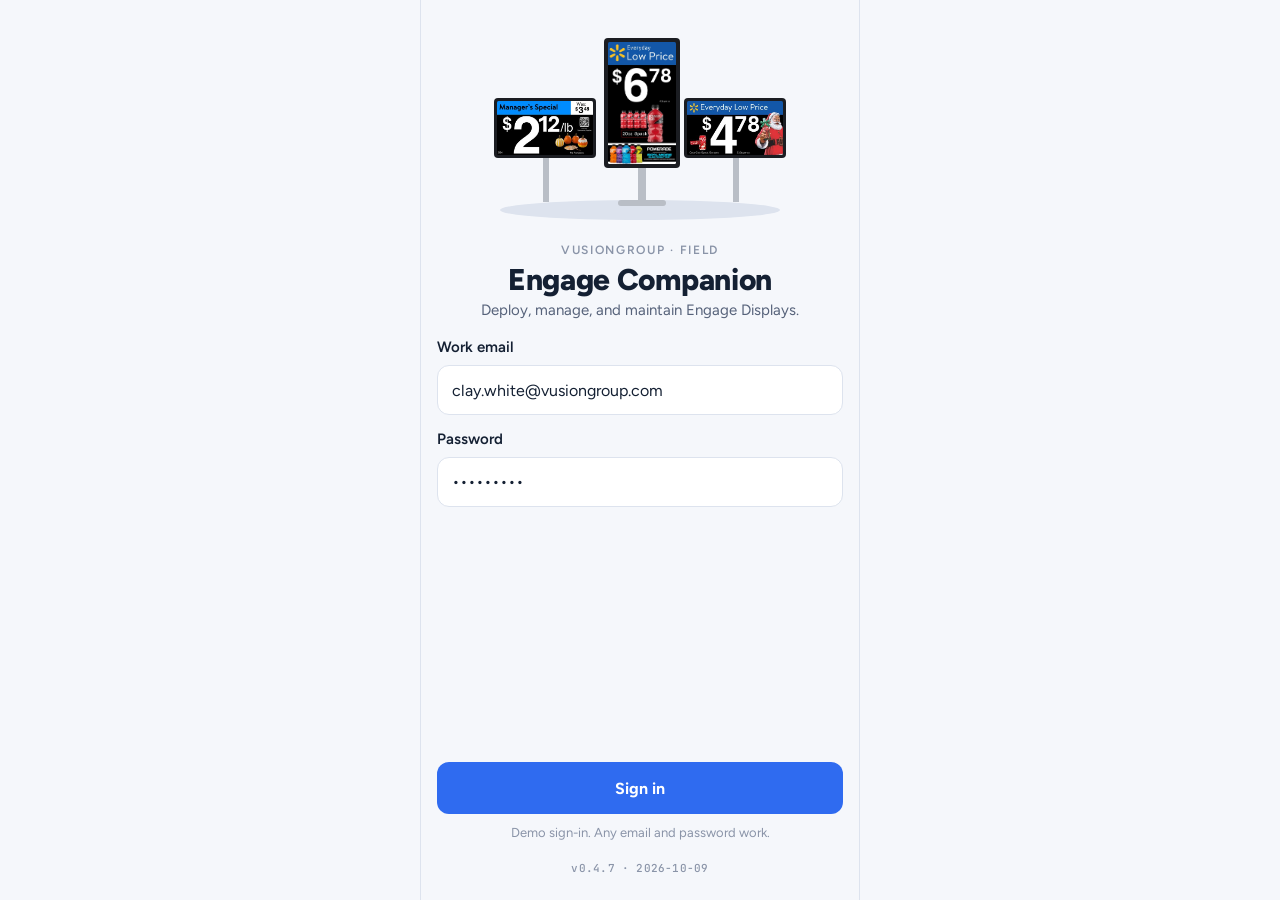
==== battery.html @ 0daad0fb "Add files via upload" ====
<!doctype html>
<html lang="en">
<head>
<meta charset="utf-8" />
<meta name="viewport" content="width=device-width, initial-scale=1, viewport-fit=cover" />
<meta name="theme-color" content="#2f6bf0" />
<title>Engage Companion · Swap Battery</title>
<link rel="preconnect" href="https://fonts.googleapis.com" />
<link rel="preconnect" href="https://fonts.gstatic.com" crossorigin />
<link rel="stylesheet" href="https://fonts.googleapis.com/css2?family=Figtree:wght@400;500;600;700;800&family=JetBrains+Mono:wght@500;700&display=swap" />
<link rel="stylesheet" href="css/app.css?v=0.4.7" />
</head>
<body>
<div id="app"></div>
<script src="js/core.js?v=0.4.7"></script>
<script src="js/art.js?v=0.4.7"></script>
<script src="js/battery.js?v=0.4.7"></script>
</body>
</html>
---- css/app.css ----
/* Engage Companion — phone-width single column; header + content; home = 3 equal rows (2 major, 1 split). */
:root {
  --bg: #f5f7fb;
  --surface: #ffffff;
  --surface-2: #eef2f9;
  --line: #dde3ee;
  --fg: #142033;
  --fg-2: #56627a;
  --fg-3: #8a94a8;
  --accent: #2f6bf0;
  --accent-ink: #ffffff;
  --accent-soft: #e5edfe;
  --accent-disabled: #dbe5fb;
  --danger: #c8372d;

  /* status — one meaning each, never reused for focus (principle 21) */
  --ok: #17865a; --ok-ink: #ffffff; --ok-soft: #e3f5ec;
  --bad: #c8372d; --bad-ink: #ffffff; --bad-soft: #fbe9e7;
  --pending: #b7791f; --pending-soft: #fbf1df;
  --warn: #b5470b; --warn-soft: #fff1e6;
  --tool-handle: #e8b923;

  /* hardware rendering tokens */
  --hw-frame: #1b1d22;
  --hw-back: #34373d;
  --hw-back-2: #2a2c31;
  --hw-paper: #d9dcdf;
  --hw-battery: #1f8fe0;
  --hw-battery-hi: #4fb0f2;
  --hw-label: #f4f4f2;
  --hw-steel: #b9bec6;
  --wall: #e7eaf0;

  --card-install: #e9f0ff;
  --card-content: #ebf7f1;
  --card-battery: #eef3fb;
  --card-trouble: #fdf1ea;
  --tint-install: #2f6bf0;
  --tint-content: #13895a;
  --tint-battery: #1f7fc4;
  --tint-trouble: #c45a1c;

  --f-display: "Figtree", "Segoe UI", system-ui, sans-serif;
  --f-body: "Figtree", "Segoe UI", system-ui, sans-serif;
  --f-mono: "JetBrains Mono", ui-monospace, "SFMono-Regular", Menlo, monospace;

  --r-card: 20px;
  --r-ctl: 12px;
  --shadow: 0 1px 2px rgba(20, 32, 51, .06), 0 6px 18px rgba(20, 32, 51, .06);
}
@media (prefers-color-scheme: dark) {
  :root:not([data-theme="light"]) {
    --bg: #0f141d; --surface: #171e2a; --surface-2: #1d2635; --line: #2a3446;
    --fg: #e9eef7; --fg-2: #a5b0c4; --fg-3: #75809a;
    --accent: #5b8cff; --accent-ink: #0b1220; --accent-soft: #1d2b4a; --accent-disabled: #233150;
    --danger: #ff7a6e;
    --ok: #3ccf8e; --ok-ink: #062016; --ok-soft: #12291f;
    --bad: #ff7a6e; --bad-ink: #2a0a07; --bad-soft: #2e1714;
    --pending: #f0b44c; --pending-soft: #2c2312;
    --warn: #ff9a5c; --warn-soft: #2e1d12;
    --hw-paper: #c9ccd0; --wall: #232c3a;
    --card-install: #18243f; --card-content: #142a22; --card-battery: #172333; --card-trouble: #2d1f17;
    --tint-install: #7ea5ff; --tint-content: #4fd19a; --tint-battery: #5db6f0; --tint-trouble: #f0975e;
    --shadow: 0 1px 2px rgba(0,0,0,.3), 0 6px 18px rgba(0,0,0,.25);
    color-scheme: dark;
  }
}
:root[data-theme="dark"] {
  --bg: #0f141d; --surface: #171e2a; --surface-2: #1d2635; --line: #2a3446;
  --fg: #e9eef7; --fg-2: #a5b0c4; --fg-3: #75809a;
  --accent: #5b8cff; --accent-ink: #0b1220; --accent-soft: #1d2b4a; --accent-disabled: #233150;
  --danger: #ff7a6e;
  --ok: #3ccf8e; --ok-ink: #062016; --ok-soft: #12291f;
  --bad: #ff7a6e; --bad-ink: #2a0a07; --bad-soft: #2e1714;
  --pending: #f0b44c; --pending-soft: #2c2312;
  --warn: #ff9a5c; --warn-soft: #2e1d12;
  --hw-paper: #c9ccd0; --wall: #232c3a;
  --card-install: #18243f; --card-content: #142a22; --card-battery: #172333; --card-trouble: #2d1f17;
  --tint-install: #7ea5ff; --tint-content: #4fd19a; --tint-battery: #5db6f0; --tint-trouble: #f0975e;
  --shadow: 0 1px 2px rgba(0,0,0,.3), 0 6px 18px rgba(0,0,0,.25);
  color-scheme: dark;
}

* { box-sizing: border-box; }
[hidden] { display: none !important; }
html, body { height: 100%; }
body {
  margin: 0;
  background: var(--bg);
  color: var(--fg);
  font: 400 15px/1.45 var(--f-body);
  -webkit-font-smoothing: antialiased;
}
button, input, select { font: inherit; color: inherit; }
button { cursor: pointer; }
:focus-visible { outline: 3px solid var(--accent); outline-offset: 2px; }

/* ---------- shell ---------- */
#app {
  height: 100%;
  max-width: 440px;
  margin: 0 auto;
  display: flex;
  flex-direction: column;
  background: var(--bg);
}
@media (min-width: 520px) {
  #app { border-inline: 1px solid var(--line); }
}
.screen { flex: 1; min-height: 0; display: flex; flex-direction: column; }
.pad { padding-inline: 16px; }

.topbar {
  display: flex; align-items: center; gap: 10px;
  padding: 12px 16px;
  background: var(--surface);
  border-bottom: 1px solid var(--line);
}
.topbar h1 { flex: 1; margin: 0; font: 700 18px/1.2 var(--f-display); text-align: center; }
.topbar .spacer { width: 40px; }

.icon-btn {
  width: 40px; height: 40px; flex: none;
  display: grid; place-items: center;
  border-radius: 50%;
  border: 1px solid var(--line);
  background: var(--surface);
}
.icon-btn svg { width: 20px; height: 20px; }
.icon-btn.plain { border-color: transparent; background: transparent; }

.avatar {
  width: 40px; height: 40px; flex: none;
  border-radius: 50%;
  background: var(--accent); color: var(--accent-ink);
  border: 3px solid var(--accent-soft);
  font: 700 14px/1 var(--f-display);
  display: grid; place-items: center;
}

.site-pill {
  flex: 1; min-width: 0;
  display: flex; align-items: center; justify-content: center; gap: 6px;
  height: 40px; padding: 0 14px;
  border-radius: 999px; border: 0;
  background: var(--accent); color: var(--accent-ink);
  font-weight: 600; font-size: 15px;
}
.site-pill span { overflow: hidden; text-overflow: ellipsis; white-space: nowrap; }
.site-pill svg { width: 16px; height: 16px; flex: none; }

.btn {
  display: flex; align-items: center; justify-content: center; gap: 8px;
  width: 100%; height: 52px;
  border: 0; border-radius: var(--r-ctl);
  background: var(--accent); color: var(--accent-ink);
  font-weight: 700; font-size: 16px;
}
.btn:disabled { background: var(--accent-disabled); color: var(--fg-3); cursor: not-allowed; }
.btn.ghost { background: var(--surface); color: var(--fg); border: 1px solid var(--line); }

.build-stamp {
  font: 500 11px/1 var(--f-mono);
  color: var(--fg-3);
  text-align: center;
  letter-spacing: .02em;
  padding-block: 10px;
}

/* ---------- login ---------- */
.login { justify-content: space-between; }
.login-hero {
  position: relative;
  padding: 28px 16px 8px;
  display: flex; flex-direction: column; align-items: center; gap: 16px;
}
.login-hero svg { width: 100%; max-width: 300px; height: auto; }
.brand { text-align: center; }
.brand .eyebrow {
  font: 600 12px/1 var(--f-body); letter-spacing: .14em; text-transform: uppercase; color: var(--fg-3);
}
.brand h1 { margin: 8px 0 4px; font: 800 30px/1.05 var(--f-display); letter-spacing: -.01em; }
.brand p { margin: 0; color: var(--fg-2); }

.form { display: flex; flex-direction: column; gap: 14px; padding: 8px 16px 0; }
.field { display: flex; flex-direction: column; gap: 6px; }
.field label { font-weight: 600; font-size: 14px; }
.input {
  height: 50px; width: 100%;
  padding: 0 14px;
  border-radius: var(--r-ctl);
  border: 1px solid var(--line);
  background: var(--surface);
  font-size: 16px;
}
.input:focus { border-color: var(--accent); outline: none; box-shadow: 0 0 0 3px var(--accent-soft); }
.form-error { color: var(--danger); font-size: 14px; min-height: 20px; }
.demo-note { font-size: 13px; color: var(--fg-3); text-align: center; }
.login-foot { display: flex; flex-direction: column; gap: 10px; padding: 16px; }

/* ---------- site select ---------- */
.sites-body { flex: 1; min-height: 0; overflow-y: auto; padding: 16px; display: flex; flex-direction: column; gap: 16px; }
.section-label { font: 700 17px/1.2 var(--f-display); margin: 0 0 8px; }
.select-wrap { position: relative; }
.select-wrap select { appearance: none; -webkit-appearance: none; padding-right: 44px; background: var(--surface-2); }
.select-wrap svg { position: absolute; right: 14px; top: 50%; translate: 0 -50%; width: 20px; height: 20px; pointer-events: none; color: var(--fg-3); }
.search-wrap { position: relative; }
.search-wrap svg { position: absolute; left: 14px; top: 50%; translate: 0 -50%; width: 20px; height: 20px; color: var(--fg-3); }
.search-wrap .input { padding-left: 44px; }
.divider { height: 1px; background: var(--line); }

.site-list { list-style: none; margin: 0; padding: 0; display: flex; flex-direction: column; }
.site-row {
  display: flex; align-items: center; gap: 14px;
  min-height: 64px; padding: 8px 4px;
  border-bottom: 1px solid var(--line);
  cursor: pointer;
}
.site-row:last-child { border-bottom: 0; }
.site-row input { position: absolute; opacity: 0; pointer-events: none; }
.radio {
  width: 24px; height: 24px; flex: none;
  border-radius: 50%; border: 2px solid var(--line);
  display: grid; place-items: center;
  background: var(--surface);
}
.site-row input:checked + .radio { border-color: var(--accent); }
.site-row input:checked + .radio::after { content: ""; width: 12px; height: 12px; border-radius: 50%; background: var(--accent); }
.site-row input:focus-visible + .radio { outline: 3px solid var(--accent); outline-offset: 2px; }
.site-meta { flex: 1; min-width: 0; }
.site-name { font-size: 17px; font-weight: 500; overflow-wrap: anywhere; }
.site-sub { font-size: 13px; color: var(--fg-2); display: flex; gap: 8px; flex-wrap: wrap; }
.site-id { font-family: var(--f-mono); font-size: 12px; }
.site-count { font-variant-numeric: tabular-nums; font-size: 13px; color: var(--fg-2); text-align: right; flex: none; }
.site-count b { display: block; font: 700 17px/1.1 var(--f-display); color: var(--fg); }
.empty { padding: 24px 8px; text-align: center; color: var(--fg-2); }
.sites-foot { padding: 12px 16px 16px; background: var(--surface); border-top: 1px solid var(--line); }

/* ---------- home ---------- */
.home-head { padding: 14px 16px 10px; display: flex; flex-direction: column; gap: 2px; }
.home-head .hello { color: var(--fg-2); font-size: 14px; }
.home-head h2 { margin: 0; font: 800 24px/1.15 var(--f-display); text-wrap: balance; }
.home-head .sub { color: var(--fg-2); font-size: 13px; display: flex; gap: 10px; flex-wrap: wrap; }
.home-head .sub .site-id { color: var(--fg-3); }

.actions {
  flex: 1; min-height: 0;
  display: grid;
  grid-template-columns: 1fr 1fr;
  grid-template-rows: repeat(3, minmax(148px, 1fr));
  gap: 12px;
  padding: 4px 16px 0;
  overflow-y: auto;
}
.action {
  position: relative;
  overflow: hidden;
  display: flex;
  border: 0; border-radius: var(--r-card);
  padding: 16px;
  text-align: left;
  box-shadow: var(--shadow);
  transition: transform .12s ease;
}
.action:active { transform: scale(.985); }
.action.major { grid-column: 1 / -1; align-items: stretch; gap: 8px; }
.action.minor { flex-direction: column; justify-content: space-between; gap: 6px; }

.action[data-flow="install"] { background: var(--card-install); --tint: var(--tint-install); }
.action[data-flow="content"] { background: var(--card-content); --tint: var(--tint-content); }
.action[data-flow="battery"] { background: var(--card-battery); --tint: var(--tint-battery); }
.action[data-flow="trouble"] { background: var(--card-trouble); --tint: var(--tint-trouble); }

.action .copy { display: flex; flex-direction: column; justify-content: space-between; min-width: 0; flex: 1 1 52%; z-index: 1; }
.action .kicker {
  font: 700 11px/1 var(--f-body); letter-spacing: .14em; text-transform: uppercase; color: var(--tint);
}
.action .title { font: 800 22px/1.05 var(--f-display); color: var(--fg); margin-top: 8px; letter-spacing: -.005em; }
.action.minor .title { font-size: 18px; margin-top: 0; }
.action .desc { font-size: 13px; color: var(--fg-2); margin-top: 6px; line-height: 1.35; }
.action .go {
  display: inline-flex; align-items: center; gap: 6px;
  font-weight: 700; font-size: 14px; color: var(--tint);
}
.action .go svg { width: 16px; height: 16px; }
.action .art { flex: 1 1 48%; min-width: 0; display: grid; place-items: center; }
.action .art svg { width: 100%; height: 100%; max-height: 100%; }
.action.minor .art { flex: 1; min-height: 0; }
.action.minor .label-row { display: flex; align-items: end; justify-content: space-between; gap: 6px; }

.home-foot { display: flex; justify-content: center; }

/* ---------- sheet ---------- */
.scrim {
  position: fixed; inset: 0; z-index: 20;
  background: rgba(10, 16, 28, .45);
  display: flex; align-items: flex-end; justify-content: center;
}
.sheet {
  width: 100%; max-width: 440px; max-height: 80%;
  overflow-y: auto;
  background: var(--surface);
  border-radius: 20px 20px 0 0;
  padding: 10px 16px calc(16px + env(safe-area-inset-bottom, 0px));
  display: flex; flex-direction: column; gap: 14px;
}
.sheet .grabber { width: 40px; height: 5px; border-radius: 3px; background: var(--line); align-self: center; }
.sheet h3 { margin: 0; font: 700 18px/1.2 var(--f-display); }
.who { display: flex; align-items: center; gap: 12px; }
.who .em { color: var(--fg-2); font-size: 14px; overflow-wrap: anywhere; }

/* ---------- flow placeholder ---------- */
.flow-body { flex: 1; min-height: 0; overflow-y: auto; padding: 20px 16px; display: flex; flex-direction: column; gap: 18px; }
.flow-hero { border-radius: var(--r-card); padding: 20px; display: grid; place-items: center; }
.flow-hero svg { width: 100%; max-width: 280px; height: auto; }
.flow-body h2 { margin: 0; font: 800 24px/1.15 var(--f-display); }
.flow-body p { margin: 0; color: var(--fg-2); max-width: 60ch; }
.pending-tag {
  align-self: flex-start;
  font: 600 12px/1 var(--f-mono);
  padding: 6px 10px; border-radius: 999px;
  background: var(--surface-2); color: var(--fg-2);
  border: 1px dashed var(--line);
}

/* ---------- flow (guided procedure) ---------- */
.flow { flex: 1; min-height: 0; display: flex; flex-direction: column; }
.flow-top { padding: 12px 16px 10px; display: flex; flex-direction: column; gap: 8px; background: var(--bg); }
.flow-name { display: flex; align-items: baseline; justify-content: space-between; gap: 12px; }
.flow-name .kicker { font: 700 11px/1 var(--f-body); letter-spacing: .14em; text-transform: uppercase; color: var(--tint); }
.flow-name .count { font: 600 12px/1 var(--f-mono); color: var(--fg-3); font-variant-numeric: tabular-nums; }
.progress { display: flex; gap: 4px; }
.progress i { flex: 1; height: 4px; border-radius: 2px; background: var(--line); }
.progress i.done { background: var(--tint); }
.progress i.now { background: var(--tint); opacity: .45; }

.step { flex: 1; min-height: 0; overflow-y: auto; padding: 0 16px 20px; display: flex; flex-direction: column; gap: 14px; }
.step h2 { margin: 0; font: 800 23px/1.15 var(--f-display); text-wrap: balance; }
.stage { border-radius: var(--r-card); background: var(--card-battery); padding: 12px; display: grid; place-items: center; }
.stage svg { width: 100%; max-width: 340px; height: auto; display: block; }
.lines { display: flex; flex-direction: column; gap: 8px; margin: 0; padding: 0; list-style: none; }
.lines li { font-size: 17px; line-height: 1.4; }
.note { font-size: 14px; color: var(--fg-2); }

.flow-nav {
  display: grid; grid-template-columns: 1fr 1.4fr; gap: 10px;
  padding: 12px 16px calc(12px + env(safe-area-inset-bottom, 0px));
  background: var(--surface); border-top: 1px solid var(--line);
}
.flow-nav .btn { height: 52px; }
.flow-nav .btn.ghost:disabled { background: var(--surface); color: var(--fg-3); border-color: var(--line); opacity: .6; }

/* safety: loud entrance, quiet pin (principle 43) */
.safety-pin {
  display: flex; align-items: center; gap: 10px;
  padding: 8px 12px; border-radius: 12px;
  background: var(--warn-soft); color: var(--fg);
  font-size: 13px; line-height: 1.3;
}
.safety-pin svg { width: 18px; height: 18px; color: var(--warn); flex: none; }
.safety-loud {
  position: fixed; inset: 0; z-index: 30;
  background: var(--warn-soft);
  display: flex; align-items: center; justify-content: center;
  padding: 24px 16px;
  animation: loud-in .25s ease-out;
}
.safety-loud .inner { max-width: 400px; display: flex; flex-direction: column; gap: 16px; }
.safety-loud .big-icon { width: 72px; height: 72px; color: var(--warn); }
.safety-loud h2 { margin: 0; font: 800 30px/1.1 var(--f-display); color: var(--fg); }
.safety-loud .lines li { font-size: 19px; }
.safety-loud .timer { height: 4px; border-radius: 2px; background: var(--line); overflow: hidden; }
.safety-loud .timer i { display: block; height: 100%; background: var(--warn); animation: drain 5s linear forwards; }
@keyframes drain { from { width: 100%; } to { width: 0; } }
@keyframes loud-in { from { transform: scale(1.04); opacity: 0; } to { transform: none; opacity: 1; } }

/* briefing */
.brief { border-radius: var(--r-card); border: 1px solid var(--line); background: var(--surface); padding: 14px; display: flex; flex-direction: column; gap: 10px; }
.brief h3 { margin: 0; font: 700 15px/1.2 var(--f-display); }
.kv { display: grid; grid-template-columns: auto 1fr; gap: 6px 14px; font-size: 14px; margin: 0; }
.kv dt { color: var(--fg-2); }
.kv dd { margin: 0; font-weight: 600; min-width: 0; overflow-wrap: anywhere; }
.mono { font-family: var(--f-mono); font-weight: 500; letter-spacing: .02em; }

/* identify: two intents, two targets (principle 7) */
.id-actions { display: flex; flex-direction: column; gap: 10px; }
.serial-field { position: relative; }
.serial-field .input { font-family: var(--f-mono); font-size: 18px; letter-spacing: .08em; text-transform: uppercase; padding-right: 64px; }
.serial-field .len { position: absolute; right: 14px; top: 50%; translate: 0 -50%; font: 600 12px/1 var(--f-mono); color: var(--fg-3); font-variant-numeric: tabular-nums; }
.device-card { border-radius: var(--r-card); background: var(--surface); border: 1px solid var(--line); padding: 14px; display: flex; flex-direction: column; gap: 10px; }
.device-card .head { display: flex; align-items: center; justify-content: space-between; gap: 10px; }
.device-card .loc { font: 700 17px/1.2 var(--f-display); }
.batt { display: inline-flex; align-items: center; gap: 6px; font-weight: 700; font-variant-numeric: tabular-nums; }
.batt .cell { width: 26px; height: 12px; border: 2px solid currentColor; border-radius: 3px; position: relative; padding: 1px; }
.batt .cell::after { content: ""; position: absolute; right: -5px; top: 2px; width: 3px; height: 4px; background: currentColor; border-radius: 0 1px 1px 0; }
.batt .cell i { display: block; height: 100%; background: currentColor; border-radius: 1px; }
.result { border-radius: var(--r-card); padding: 14px; display: flex; flex-direction: column; gap: 8px; }
.result.bad { background: var(--bad-soft); }
.result.bad strong { color: var(--bad); }
.result p { margin: 0; color: var(--fg-2); font-size: 14px; }
.chip-row { display: flex; flex-wrap: wrap; gap: 6px; }
.chip { border: 1px solid var(--line); background: var(--surface); border-radius: 999px; padding: 6px 10px; font: 500 12px/1 var(--f-mono); color: var(--fg-2); }
details.demo { font-size: 13px; color: var(--fg-2); }
details.demo summary { cursor: pointer; font-weight: 600; padding-block: 4px; }
details.demo .chip-row { margin-top: 8px; }

/* status pill: same word, color, icon everywhere (principle 20/22) */
.status { display: inline-flex; align-items: center; gap: 6px; padding: 6px 10px; border-radius: 999px; font-weight: 700; font-size: 13px; }
.status svg { width: 15px; height: 15px; }
.status.pending { background: var(--pending-soft); color: var(--pending); }
.status.confirmed { background: var(--ok-soft); color: var(--ok); }
.status.rejected { background: var(--bad-soft); color: var(--bad); }

/* scanner sheet */
.viewfinder { position: relative; border-radius: 16px; overflow: hidden; background: var(--hw-frame); padding: 18px; cursor: pointer; border: 0; width: 100%; }
.viewfinder svg { width: 100%; height: auto; display: block; }
.viewfinder .scanline { position: absolute; left: 10%; right: 10%; height: 2px; background: var(--tint); box-shadow: 0 0 12px var(--tint); top: 20%; animation: sweep 1.8s ease-in-out infinite alternate; }
@keyframes sweep { to { top: 78%; } }
.cam-state { font: 600 12px/1 var(--f-mono); color: var(--fg-3); display: flex; align-items: center; gap: 6px; }
.cam-state i { width: 8px; height: 8px; border-radius: 50%; background: var(--ok); }

.focus-pulse { transform-box: fill-box; transform-origin: center; animation: pulse 1.6s ease-out infinite; }
@keyframes pulse { from { transform: scale(1); opacity: .8; } to { transform: scale(1.7); opacity: 0; } }
.waves path { animation: wave 1.4s ease-in-out infinite; }
.waves path:nth-child(2) { animation-delay: .2s; }
.waves path:nth-child(3) { animation-delay: .4s; }
@keyframes wave { 0%, 100% { opacity: .2; } 50% { opacity: 1; } }

.resume-chip { position: absolute; top: 12px; right: 12px; z-index: 2; background: var(--surface); color: var(--tint); border-radius: 999px; padding: 4px 8px; font: 700 11px/1 var(--f-body); }

@media (prefers-reduced-motion: reduce) {
  * { transition: none !important; animation: none !important; }
}

/* ---------- step carousel (battery): swipe the picture, dots under it, caption follows ---------- */
.post { flex: 1; min-height: 0; overflow-y: auto; display: flex; flex-direction: column; }
.carousel {
  flex: none;
  display: flex;
  overflow-x: auto; overflow-y: hidden;
  scroll-snap-type: x mandatory;
  overscroll-behavior-x: contain;
  scrollbar-width: none;
  touch-action: pan-x pan-y;
  cursor: grab;
}
.carousel.dragging { cursor: grabbing; scroll-snap-type: none; }
.carousel::-webkit-scrollbar { display: none; }
.slide {
  flex: 0 0 100%; min-width: 0;
  scroll-snap-align: center; scroll-snap-stop: always;
  aspect-ratio: 1 / 1; max-height: 52vh;
  display: grid; place-items: center;
  background: var(--card-battery);
  user-select: none; -webkit-user-select: none;
}
.slide.safety { background: var(--warn-soft); }
.slide svg { width: 100%; height: 100%; max-width: 100%; display: block; padding: 12px; pointer-events: none; }
.dots { flex: none; display: flex; justify-content: center; align-items: center; gap: 6px; padding: 12px 0 4px; }
.dot {
  position: relative;
  width: 7px; height: 7px; padding: 0; border: 0; border-radius: 50%;
  background: var(--line);
  transition: transform .15s ease, background .15s ease;
}
.dot::before { content: ""; position: absolute; inset: -9px; } /* bigger tap target */
.dot[aria-selected="true"] { background: var(--tint); transform: scale(1.3); }
.caption { flex: none; padding: 8px 16px 20px; display: flex; flex-direction: column; gap: 12px; }
.caption .step-no { font: 700 11px/1 var(--f-body); letter-spacing: .14em; text-transform: uppercase; color: var(--fg-3); }
.caption h2 { margin: 0; font: 800 23px/1.15 var(--f-display); text-wrap: balance; }
.swipe-hint { font-size: 13px; color: var(--fg-3); text-align: center; }
.finishbar { padding: 12px 16px calc(12px + env(safe-area-inset-bottom, 0px)); background: var(--surface); border-top: 1px solid var(--line); }

/* ---------- install ---------- */
/* Sign type: words in Bogle, prices in Helvetica Bold. Bogle is licensed — drop Bogle-Bold.woff2 into /fonts to use it; until then Figtree stands in (closest free match). */
@font-face { font-family: "Bogle"; font-weight: 700; font-display: swap; src: local("Bogle Bold"), local("Bogle-Bold"), url("../fonts/Bogle-Bold.woff2") format("woff2"); }
@font-face { font-family: "SignPrice"; font-weight: 700; font-display: block; src: url("../fonts/sign-price-bold.woff") format("woff"); }
@font-face { font-family: "SignPrice"; font-weight: 400; font-display: block; src: url("../fonts/sign-price-regular.woff") format("woff"); }
:root { --f-sign-words: "Bogle", "Figtree", "Helvetica Neue", Arial, sans-serif; --f-sign-price: "SignPrice", "Helvetica Neue", Helvetica, Arial, sans-serif; }
.eyebrow-row { display: flex; align-items: center; flex-wrap: wrap; gap: 8px; font: 700 12px/1 var(--f-body); letter-spacing: .04em; text-transform: uppercase; color: var(--fg-2); }
.id-tag { background: var(--fg); color: var(--bg); padding: 5px 8px; border-radius: 6px; text-transform: none; letter-spacing: .04em; }
.input.big { height: 56px; font-size: 18px; font-weight: 600; }
.field label { font-size: 15px; }
.two { display: grid; grid-template-columns: repeat(2, minmax(0, 1fr)); gap: 12px; }

.viewfinder { min-height: 180px; display: grid; place-items: center; align-content: center; gap: 14px; }
.viewfinder .vf-frame { width: 72%; height: 64px; border: 3px solid #fff; border-radius: 10px; opacity: .9; }
.viewfinder .vf-hint { color: #d5d9e0; font-weight: 600; font-size: 14px; }
.switch-row { display: flex; align-items: center; justify-content: space-between; gap: 12px; min-height: 60px; padding: 12px 14px; border-radius: var(--r-ctl); border: 1px solid var(--line); background: var(--surface); text-align: left; font-weight: 700; font-size: 16px; }
.switch { flex: none; width: 52px; height: 30px; border-radius: 15px; background: var(--line); position: relative; transition: background .15s; }
.switch i { position: absolute; top: 3px; left: 3px; width: 24px; height: 24px; border-radius: 50%; background: #fff; box-shadow: 0 1px 2px rgba(0,0,0,.2); transition: left .15s; }
.switch-row[aria-pressed="true"] .switch { background: var(--tint); }
.switch-row[aria-pressed="true"] .switch i { left: 25px; }
.scanned { display: flex; flex-direction: column; gap: 8px; }
.scanned-row { display: flex; align-items: center; justify-content: space-between; height: 52px; padding: 0 4px 0 14px; border-radius: var(--r-ctl); background: var(--surface); border: 1px solid var(--line); font-size: 16px; }

/* sign headers — colors sampled from store signage */
.sign-list { display: flex; flex-direction: column; gap: 14px; }
.sign-card { padding: 0; border: 0; border-radius: 12px; overflow: hidden; background: none; box-shadow: 0 0 0 1px var(--line); text-align: left; transition: opacity .12s; }
.sign-card[aria-pressed="true"] { box-shadow: 0 0 0 4px var(--fg); }
.sign-card[data-dim] { opacity: .5; }
.sign-band { display: flex; align-items: center; gap: 8px; min-height: 92px; padding-left: 16px; font-family: var(--f-sign-words); }
.sign-label { font-weight: 700; font-size: 24px; line-height: 1.1; letter-spacing: -.01em; }
.sign-band[data-type="edlp"] { background: #1358a8; color: #fff; }
.sign-band[data-type="edlp"] .sign-label { font-size: 22px; }
.sign-band[data-type="rollback"] { background: #e60000; color: #fff; }
.sign-band[data-type="clearance"] { background: #f4d10d; color: #1d1d1d; }
.sign-band[data-type="manager"] { background: #008cff; color: #000; }
.sign-band[data-type="edlp"] .spark, .sign-band[data-type="rollback"] .spark { color: #ffc220; }
.sign-band .sign-label { font-weight: 500; }
.sign-band[data-type="manager"] .sign-label { font-weight: 700; }
.sign-band[data-type="manager"] .sign-label { font-size: 22px; }
.sign-band .spark { width: 30px; height: 30px; flex: none; }
.sign-band .down { width: 22px; height: 22px; flex: none; }
.sign-was { margin-left: auto; align-self: stretch; min-width: 64px; display: flex; flex-direction: column; justify-content: center; padding: 0 12px; background: #fff; color: #15171a; font: 700 12px/1.1 var(--f-sign-words); }
.sign-was b { font: 700 19px/1.1 var(--f-sign-price); }
.sign-chip { border-radius: 10px; overflow: hidden; }
.sign-chip .sign-band { min-height: 52px; }
.sign-chip .sign-label { font-size: 18px; }
.sign-chip .sign-band[data-type="edlp"] .sign-label, .sign-chip .sign-band[data-type="manager"] .sign-label { font-size: 17px; }

.sign-price .cur { font-size: 40px; margin-top: 10px; }
.sign-price .main { font-size: 96px; letter-spacing: -.03em; }
.sign-price .cents { font-size: 44px; margin-top: 6px; }
.sign-price .unit { font-size: 22px; align-self: flex-end; margin-bottom: 8px; }

.wake-list { list-style: none; margin: 0; padding: 0; display: flex; flex-direction: column; gap: 10px; }
.wake-list li { display: flex; align-items: center; gap: 14px; padding: 14px; border-radius: var(--r-ctl); background: var(--surface); border: 1px solid var(--line); font-size: 17px; font-weight: 600; line-height: 1.35; }
.wake-list li > span:nth-child(2) { flex: 1; }
.wake-list .n { flex: none; width: 30px; height: 30px; border-radius: 50%; background: var(--fg); color: var(--bg); display: grid; place-items: center; font-weight: 800; font-size: 15px; }
.led { flex: none; width: 20px; height: 20px; border-radius: 50%; }
.led.green { background: #22b14c; box-shadow: 0 0 0 4px rgba(34,177,76,.2); }
.led.orange { background: #f06a1d; box-shadow: 0 0 0 4px rgba(240,106,29,.2); }
.blink { animation: blink .9s steps(1) infinite; }
@keyframes blink { 50% { opacity: .15; } }
.hint-row { display: flex; align-items: center; gap: 10px; min-height: 56px; padding: 12px 14px; border-radius: var(--r-ctl); border: 0; background: var(--warn-soft); color: var(--fg); font-weight: 700; font-size: 16px; text-align: left; }
.hint-row span { flex: 1; }
.hint-row svg { width: 20px; height: 20px; flex: none; color: var(--warn); }
.done-list { display: flex; flex-direction: column; gap: 10px; }

/* scanner: idle → starting → running | failed (principle 15) */
.scanner { display: flex; flex-direction: column; gap: 8px; }
.scanner .cam, .scanner .cam-fail { display: none; }
.scanner[data-state="starting"] .viewfinder, .scanner[data-state="running"] .viewfinder, .scanner[data-state="failed"] .viewfinder { display: none; }
.scanner[data-state="starting"] .cam, .scanner[data-state="running"] .cam { display: block; }
.scanner[data-state="failed"] .cam-fail { display: flex; }
.scanner[data-state="idle"] .cam-state { display: none; }
.scanner[data-state="failed"] .cam-state i { background: var(--bad); }
.scanner[data-state="starting"] .cam-state i { background: var(--pending); }
.viewfinder .vf-hint { display: flex; align-items: center; gap: 8px; }
.cam { position: relative; height: 220px; border-radius: 16px; overflow: hidden; background: var(--hw-frame); }
.cam video { width: 100%; height: 100%; object-fit: cover; display: block; }
.cam .vf-frame { position: absolute; left: 12%; right: 12%; top: 50%; height: 72px; translate: 0 -50%; border: 3px solid #fff; border-radius: 10px; box-shadow: 0 0 0 999px rgba(0,0,0,.35); }
.cam .scanline { top: 50%; animation: none; }
.cam-btn { position: absolute; top: 10px; right: 10px; width: 44px; height: 44px; border-radius: 50%; border: 0; background: rgba(0,0,0,.55); color: #fff; display: grid; place-items: center; }
.cam-btn svg { width: 20px; height: 20px; }
.cam-btn.torch { right: auto; left: 10px; }
.cam-btn.torch[aria-pressed="true"] { background: var(--tool-handle); color: #000; }
.cam-fail { flex-direction: column; gap: 8px; padding: 16px; border-radius: 16px; background: var(--bad-soft); }
.shake { animation: shake .35s ease; }
@keyframes shake { 20%, 60% { translate: -6px -50%; } 40%, 80% { translate: 6px -50%; } }

.field label .hint { font-weight: 500; color: var(--fg-3); font-size: 13px; margin-left: 6px; }
.field-note { font-size: 13px; color: var(--fg-2); min-height: 18px; }
.field-note.warn { color: var(--warn); }
.loc-code { display: flex; align-items: baseline; justify-content: space-between; padding: 12px 14px; border-radius: var(--r-ctl); background: var(--surface-2); }
.loc-code b { font-size: 22px; letter-spacing: .04em; }
.input.money { font-family: var(--f-sign-price); font-weight: 700; font-size: 22px; letter-spacing: .01em; }

.wake-post { margin-inline: -16px; display: flex; flex-direction: column; }
.wake-post .slide { background: var(--card-install); }
.wake-post .caption { padding-bottom: 4px; }
.hold-ring { stroke-dashoffset: 176; animation: hold 3s linear infinite; }
@keyframes hold { 0% { stroke-dashoffset: 176; } 85%, 100% { stroke-dashoffset: 0; } }

/* scan slots */
.slots { display: flex; flex-direction: column; gap: 8px; }
.slot { display: flex; align-items: center; gap: 10px; min-height: 56px; padding: 0 4px 0 10px; border-radius: var(--r-ctl); background: var(--surface); border: 1px solid var(--line); }
.slot.blank { border-style: dashed; border-width: 2px; padding-right: 8px; }
.slot.blank .serial-field { flex: 1; }
.slot.blank .input { border: 0; height: 50px; padding-left: 4px; background: transparent; box-shadow: none; }
.slot-n { flex: none; width: 28px; height: 28px; border-radius: 50%; background: var(--surface-2); color: var(--fg-2); display: grid; place-items: center; font: 700 13px/1 var(--f-mono); }
.slot.filled .slot-n { background: var(--ok); color: var(--ok-ink); }
.slot-id { flex: 1; font-size: 16px; }
.cam.got { animation: got .45s ease; }
@keyframes got { 30% { box-shadow: inset 0 0 0 6px var(--ok); } }
.input:disabled { background: var(--surface-2); color: var(--fg-3); text-align: center; }

/* the sign preview: an SVG on the display's real canvas (js/sign.js) inside a bezel */
.esign { width: 100%; border-radius: 6px; overflow: hidden; background: #000; box-shadow: 0 0 0 6px var(--hw-frame), var(--shadow); margin: 6px 0; line-height: 0; }
.esign svg { width: 100%; height: auto; display: block; }
.esign[data-o="portrait"] { width: 62%; align-self: center; }

/* orientation picker */
.orient-list { display: grid; grid-template-columns: repeat(2, minmax(0, 1fr)); gap: 12px; }
.orient-card { display: flex; flex-direction: column; align-items: center; gap: 6px; padding: 16px 10px 14px; border-radius: var(--r-card); border: 1px solid var(--line); background: var(--surface); text-align: center; }
.orient-card[aria-checked="true"] { box-shadow: 0 0 0 4px var(--fg); border-color: transparent; }
.orient-art svg { width: 100%; max-width: 140px; height: auto; display: block; }
.orient-name { font: 800 18px/1.1 var(--f-display); }
.orient-sub { font-size: 13px; color: var(--fg-2); }
.orient-pin { display: flex; align-items: center; gap: 10px; padding: 10px 12px; border-radius: 12px; background: var(--warn-soft); font-size: 15px; }
.orient-pin svg { width: 18px; height: 18px; color: var(--warn); flex: none; }
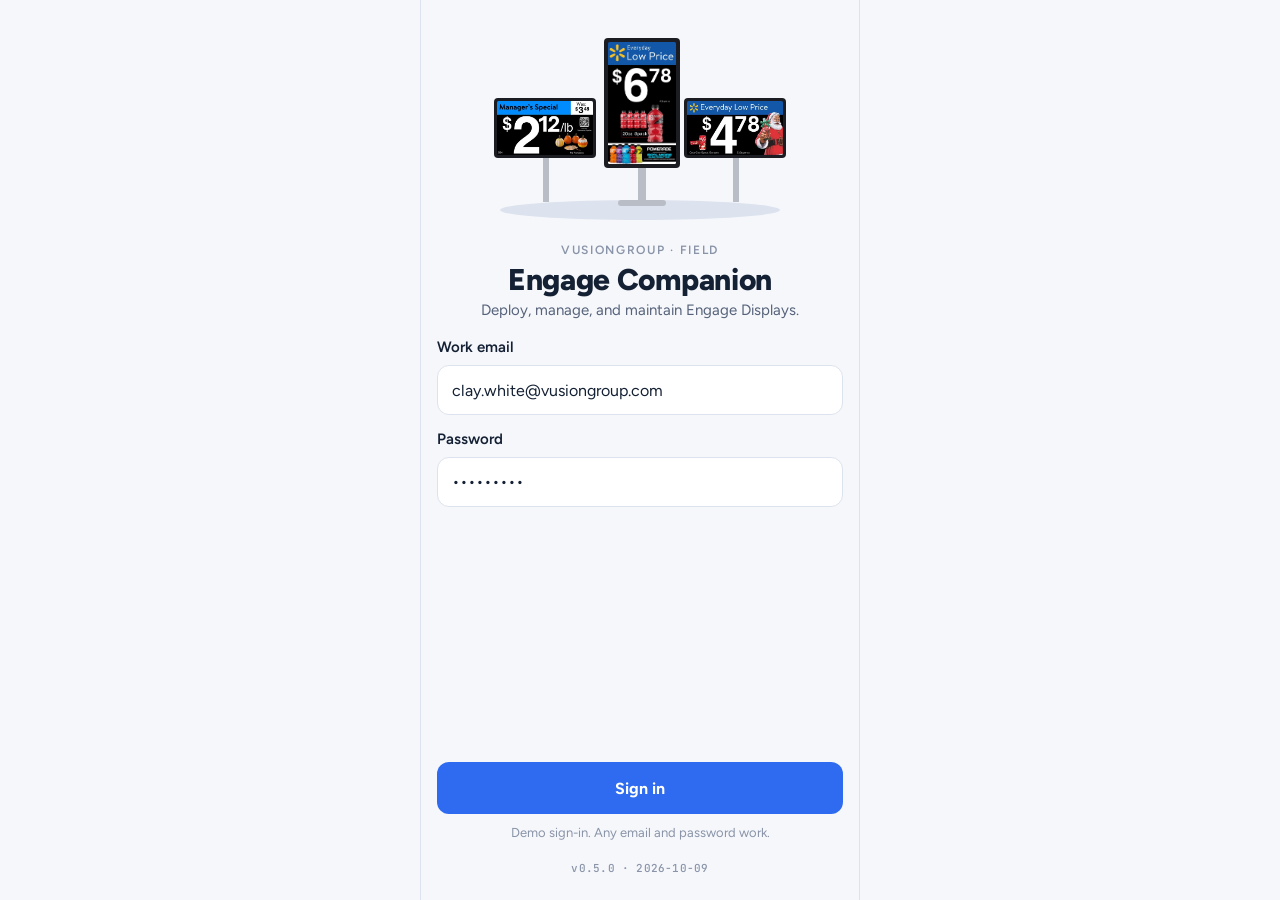
==== commit 53e4e712: "Add files via upload" ====
--- a/battery.html
+++ b/battery.html
@@ -8,12 +8,12 @@
 <link rel="preconnect" href="https://fonts.googleapis.com" />
 <link rel="preconnect" href="https://fonts.gstatic.com" crossorigin />
 <link rel="stylesheet" href="https://fonts.googleapis.com/css2?family=Figtree:wght@400;500;600;700;800&family=JetBrains+Mono:wght@500;700&display=swap" />
-<link rel="stylesheet" href="css/app.css?v=0.4.7" />
+<link rel="stylesheet" href="css/app.css?v=0.5.0" />
 </head>
 <body>
 <div id="app"></div>
-<script src="js/core.js?v=0.4.7"></script>
-<script src="js/art.js?v=0.4.7"></script>
-<script src="js/battery.js?v=0.4.7"></script>
+<script src="js/core.js?v=0.5.0"></script>
+<script src="js/art.js?v=0.5.0"></script>
+<script src="js/battery.js?v=0.5.0"></script>
 </body>
 </html>
--- a/css/app.css
+++ b/css/app.css
@@ -601,3 +601,47 @@
 .orient-pin { display: flex; align-items: center; gap: 10px; padding: 10px 12px; border-radius: 12px; background: var(--warn-soft); font-size: 15px; }
 .orient-pin svg { width: 18px; height: 18px; color: var(--warn); flex: none; }
 
+
+/* ---------- update content ---------- */
+.sel-bar { display: flex; align-items: center; justify-content: space-between; gap: 10px; min-height: 44px; padding: 8px 12px; border-radius: var(--r-ctl); background: var(--surface-2); font-size: 15px; }
+.link { border: 0; background: none; color: var(--accent); font-weight: 700; padding: 10px 4px; }
+.tree { display: flex; flex-direction: column; gap: 8px; }
+.tree-zone { border-radius: var(--r-card); background: var(--surface); border: 1px solid var(--line); overflow: hidden; }
+.tree-row { display: flex; align-items: center; gap: 10px; width: 100%; min-height: 56px; padding: 0 14px; border: 0; background: none; text-align: left; }
+.tree-row.zone { font-size: 17px; }
+.tree-row .caret svg, .tree-open .caret svg { width: 18px; height: 18px; transition: transform .15s; color: var(--fg-2); }
+.tree-row[aria-expanded="true"] .caret svg, .tree-open[aria-expanded="true"] .caret svg { transform: rotate(90deg); }
+.tree-name { font-weight: 800; flex: 1; }
+.tree-meta { font: 600 13px/1 var(--f-mono); color: var(--fg-3); }
+.tree-aisle { border-top: 1px solid var(--line); }
+.tree-row.aisle { padding: 0 8px 0 0; gap: 0; }
+.tree-open { flex: 1; display: flex; align-items: center; gap: 10px; min-height: 52px; padding: 0 14px 0 34px; border: 0; background: none; text-align: left; font-size: 16px; }
+.tree-all { flex: none; height: 36px; padding: 0 12px; border-radius: 999px; border: 1px solid var(--line); background: var(--surface); font-weight: 700; font-size: 13px; color: var(--accent); }
+.tree-all[aria-pressed="true"] { color: var(--fg-2); }
+.tree-all:disabled { opacity: .4; }
+.tree-dev { display: flex; align-items: center; gap: 12px; width: 100%; min-height: 76px; padding: 8px 12px 8px 30px; border: 0; border-top: 1px solid var(--line); background: none; text-align: left; position: relative; }
+.tree-dev[aria-pressed="true"] { background: var(--accent-soft); }
+.tree-dev[data-blocked] { opacity: .45; }
+.tree-dev .check { flex: none; width: 24px; height: 24px; border-radius: 6px; border: 2px solid var(--line); display: grid; place-items: center; background: var(--surface); }
+.tree-dev[aria-pressed="true"] .check { background: var(--accent); border-color: var(--accent); color: var(--accent-ink); }
+.tree-dev .check svg { width: 16px; height: 16px; }
+.dev-meta { flex: 1; min-width: 0; display: flex; flex-direction: column; gap: 4px; align-items: flex-start; }
+.dev-meta b { font-size: 16px; }
+.dev-meta .note { font-size: 13px; white-space: nowrap; overflow: hidden; text-overflow: ellipsis; max-width: 100%; }
+.dev-meta .status { font-size: 12px; padding: 4px 8px; }
+.dev-why { position: absolute; right: 12px; top: 10px; font: 700 11px/1 var(--f-mono); color: var(--fg-3); text-transform: uppercase; }
+.thumb { flex: none; width: 96px; line-height: 0; border-radius: 3px; overflow: hidden; box-shadow: 0 0 0 2px var(--hw-frame); background: #000; }
+.thumb[data-o="portrait"] { width: 34px; }
+.thumb svg { width: 100%; height: auto; display: block; }
+.thumb.big { width: 150px; }
+.thumb.big[data-o="portrait"] { width: 60px; }
+.cur-row { display: flex; align-items: center; justify-content: space-between; gap: 10px; font-size: 18px; }
+.cur-list { display: flex; flex-direction: column; gap: 10px; }
+.cur-item { display: flex; align-items: center; gap: 12px; padding: 10px; border-radius: var(--r-ctl); background: var(--surface); border: 1px solid var(--line); }
+.hint-row.as-note { cursor: default; font-weight: 600; font-size: 15px; line-height: 1.35; align-items: flex-start; }
+.hint-row.as-note svg { color: var(--pending); margin-top: 2px; }
+.hint-row.as-note.bad { background: var(--bad-soft); }
+.hint-row.as-note.bad svg { color: var(--bad); }
+.btn.small { height: 44px; margin-top: 10px; font-size: 15px; }
+/* long steps scroll; their parts keep their size instead of squeezing */
+.step > * { flex-shrink: 0; }
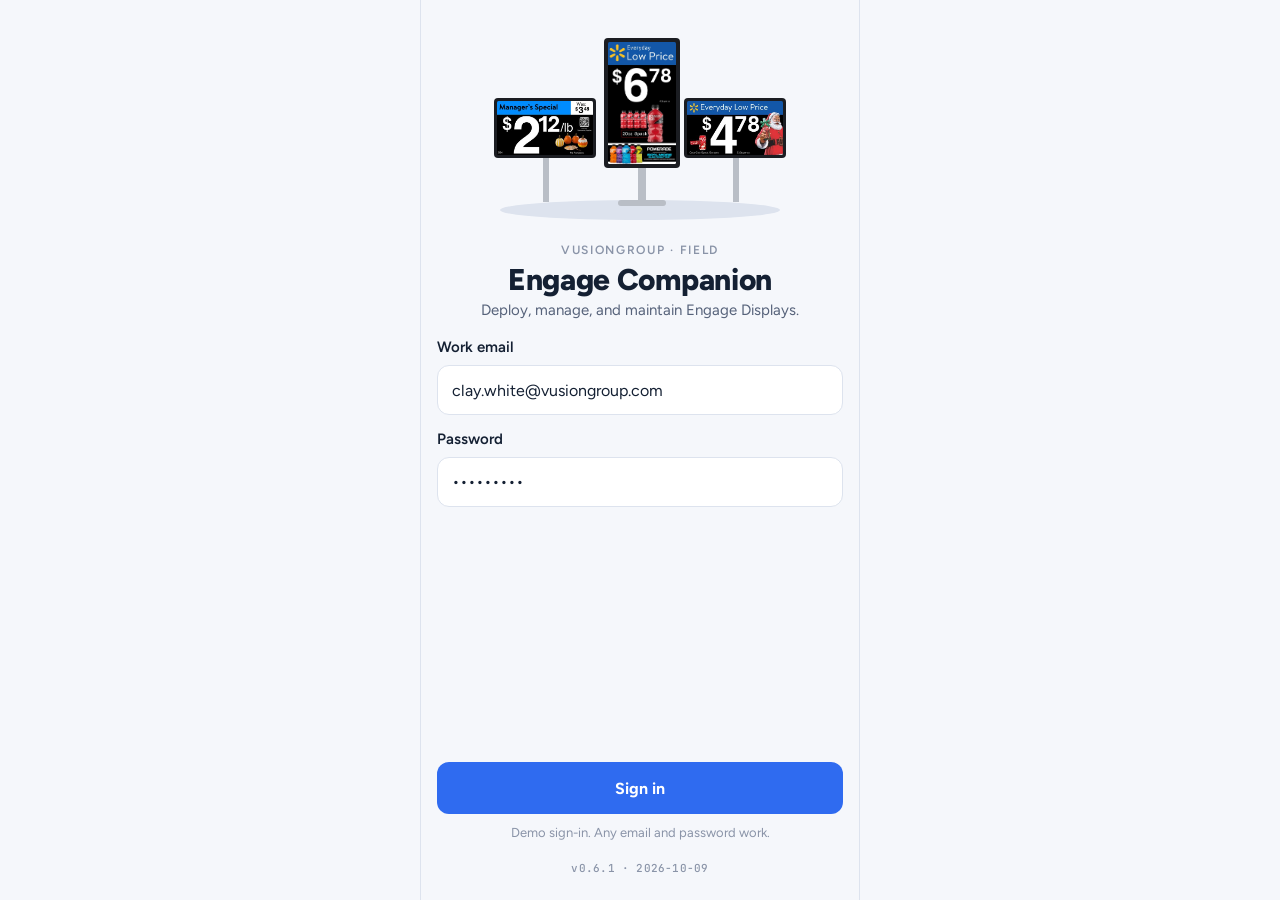
==== commit 6bc8fded: "Add files via upload" ====
--- a/battery.html
+++ b/battery.html
@@ -4,16 +4,19 @@
 <meta charset="utf-8" />
 <meta name="viewport" content="width=device-width, initial-scale=1, viewport-fit=cover" />
 <meta name="theme-color" content="#2f6bf0" />
+<link rel="manifest" href="manifest.webmanifest" />
+<link rel="icon" href="icons/icon-192.png" />
+<link rel="apple-touch-icon" href="icons/apple-touch-icon.png" />
+<meta name="apple-mobile-web-app-capable" content="yes" />
+<meta name="mobile-web-app-capable" content="yes" />
+<meta name="apple-mobile-web-app-title" content="Engage" />
 <title>Engage Companion · Swap Battery</title>
-<link rel="preconnect" href="https://fonts.googleapis.com" />
-<link rel="preconnect" href="https://fonts.gstatic.com" crossorigin />
-<link rel="stylesheet" href="https://fonts.googleapis.com/css2?family=Figtree:wght@400;500;600;700;800&family=JetBrains+Mono:wght@500;700&display=swap" />
-<link rel="stylesheet" href="css/app.css?v=0.5.0" />
+<link rel="stylesheet" href="css/app.css?v=0.6.1" />
 </head>
 <body>
 <div id="app"></div>
-<script src="js/core.js?v=0.5.0"></script>
-<script src="js/art.js?v=0.5.0"></script>
-<script src="js/battery.js?v=0.5.0"></script>
+<script src="js/core.js?v=0.6.1"></script>
+<script src="js/art.js?v=0.6.1"></script>
+<script src="js/battery.js?v=0.6.1"></script>
 </body>
 </html>
--- a/css/app.css
+++ b/css/app.css
@@ -1,3 +1,12 @@
+/* Fonts are bundled (fonts/) so the app opens offline. Figtree + JetBrains Mono: SIL OFL. */
+@font-face { font-family: "Figtree"; font-weight: 400; font-display: swap; src: url("../fonts/figtree-400.woff2") format("woff2"); }
+@font-face { font-family: "Figtree"; font-weight: 500; font-display: swap; src: url("../fonts/figtree-500.woff2") format("woff2"); }
+@font-face { font-family: "Figtree"; font-weight: 600; font-display: swap; src: url("../fonts/figtree-600.woff2") format("woff2"); }
+@font-face { font-family: "Figtree"; font-weight: 700; font-display: swap; src: url("../fonts/figtree-700.woff2") format("woff2"); }
+@font-face { font-family: "Figtree"; font-weight: 800; font-display: swap; src: url("../fonts/figtree-800.woff2") format("woff2"); }
+@font-face { font-family: "JetBrains Mono"; font-weight: 500; font-display: swap; src: url("../fonts/jetbrains-mono-500.woff2") format("woff2"); }
+@font-face { font-family: "JetBrains Mono"; font-weight: 700; font-display: swap; src: url("../fonts/jetbrains-mono-700.woff2") format("woff2"); }
+
 /* Engage Companion — phone-width single column; header + content; home = 3 equal rows (2 major, 1 split). */
 :root {
   --bg: #f5f7fb;
@@ -645,3 +654,36 @@
 .btn.small { height: 44px; margin-top: 10px; font-size: 15px; }
 /* long steps scroll; their parts keep their size instead of squeezing */
 .step > * { flex-shrink: 0; }
+
+/* preview build: placeholder while the sign is built (≤30 s) */
+.pv-build { display: flex; flex-direction: column; gap: 10px; }
+.pv-ghost { position: relative; overflow: hidden; aspect-ratio: 16 / 9; border-radius: 6px; background: #1a1b1e; box-shadow: 0 0 0 6px var(--hw-frame); margin: 6px 0; }
+.pv-build[data-o="portrait"] .pv-ghost { aspect-ratio: 9 / 16; width: 62%; align-self: center; }
+.pv-band { position: absolute; left: 0; right: 0; top: 0; height: 25%; background: #2a2c31; }
+.pv-build[data-o="portrait"] .pv-band { height: 19%; }
+.pv-shine { position: absolute; inset: 0; background: linear-gradient(100deg, transparent 30%, rgba(255,255,255,.10) 50%, transparent 70%); animation: shine 1.4s linear infinite; }
+@keyframes shine { from { transform: translateX(-100%); } to { transform: translateX(100%); } }
+.pv-line { display: flex; align-items: center; gap: 10px; font-weight: 700; font-size: 16px; }
+.pv-line > span:nth-child(2) { flex: 1; }
+.pv-spin { width: 18px; height: 18px; border-radius: 50%; border: 3px solid var(--line); border-top-color: var(--tint); animation: spin .8s linear infinite; }
+@keyframes spin { to { transform: rotate(360deg); } }
+.pv-fail { display: flex; flex-direction: column; gap: 8px; padding: 16px; border-radius: var(--r-card); background: var(--bad-soft); }
+
+/* offline + new-version strips (core.js) */
+.app-strip { position: fixed; left: 0; right: 0; top: 0; z-index: 40; display: flex; align-items: center; justify-content: center; gap: 10px; padding: calc(8px + env(safe-area-inset-top, 0px)) 16px 8px; font-weight: 700; font-size: 13px; text-align: center; }
+.app-strip.offline { background: var(--fg); color: var(--bg); }
+.app-strip.update { background: var(--accent); color: var(--accent-ink); }
+.app-strip button { border: 0; border-radius: 999px; padding: 6px 12px; font-weight: 800; background: var(--bg); color: var(--fg); }
+.offline-note { display: flex; align-items: center; gap: 10px; padding: 12px 14px; border-radius: var(--r-ctl); background: var(--surface-2); font-weight: 600; }
+.offline-note svg { width: 18px; height: 18px; color: var(--fg-2); flex: none; }
+.ios-hint { position: fixed; left: 12px; right: 12px; bottom: calc(76px + env(safe-area-inset-bottom, 0px)); z-index: 41; display: flex; gap: 10px; align-items: flex-start; padding: 12px 14px; border-radius: 14px; background: var(--surface); box-shadow: 0 8px 30px rgba(0,0,0,.25); font-size: 14px; line-height: 1.35; }
+.ios-hint b { display: block; font-size: 15px; }
+.ios-hint button { margin-left: auto; border: 0; background: none; font-weight: 800; color: var(--accent); padding: 4px; }
+
+/* scan screens: the camera window sits at the very top, edge to edge, right under the phone's camera */
+.scan-top { flex: none; background: var(--hw-frame); }
+.scan-top .scanner { gap: 0; }
+.scan-top .viewfinder, .scan-top .cam { border-radius: 0; height: 38vh; min-height: 220px; max-height: 360px; }
+.scan-top .viewfinder { padding: 0; }
+.scan-top .cam-fail { border-radius: 0; min-height: 160px; justify-content: center; }
+.scan-top .cam-state { padding: 8px 16px; color: #c9ced6; background: var(--hw-frame); }
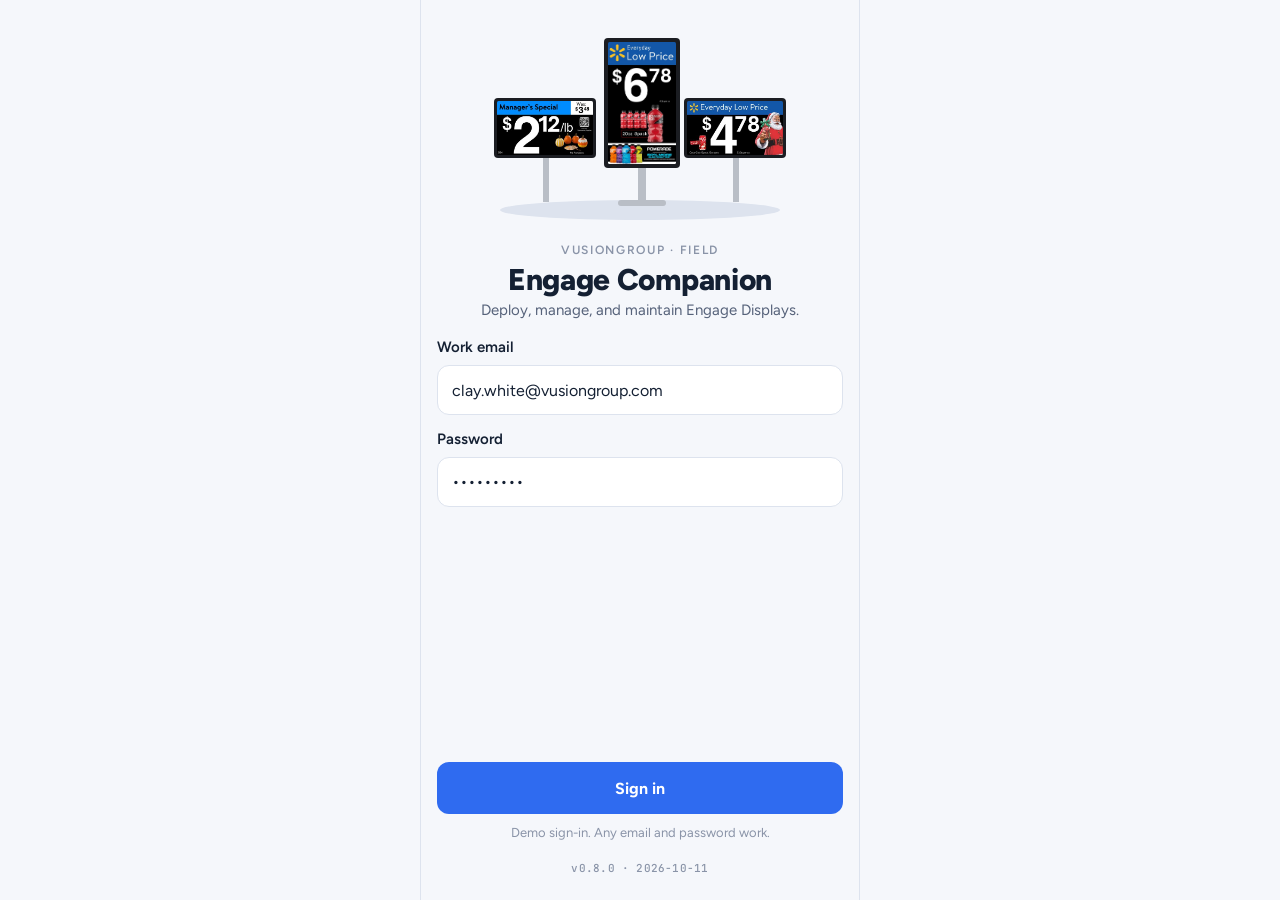
==== commit b388a991: "Add files via upload" ====
--- a/battery.html
+++ b/battery.html
@@ -11,12 +11,12 @@
 <meta name="mobile-web-app-capable" content="yes" />
 <meta name="apple-mobile-web-app-title" content="Engage" />
 <title>Engage Companion · Swap Battery</title>
-<link rel="stylesheet" href="css/app.css?v=0.6.1" />
+<link rel="stylesheet" href="css/app.css?v=0.8.0" />
 </head>
 <body>
 <div id="app"></div>
-<script src="js/core.js?v=0.6.1"></script>
-<script src="js/art.js?v=0.6.1"></script>
-<script src="js/battery.js?v=0.6.1"></script>
+<script src="js/core.js?v=0.8.0"></script>
+<script src="js/art.js?v=0.8.0"></script>
+<script src="js/battery.js?v=0.8.0"></script>
 </body>
 </html>
--- a/css/app.css
+++ b/css/app.css
@@ -279,6 +279,8 @@
 .action[data-flow="content"] { background: var(--card-content); --tint: var(--tint-content); }
 .action[data-flow="battery"] { background: var(--card-battery); --tint: var(--tint-battery); }
 .action[data-flow="trouble"] { background: var(--card-trouble); --tint: var(--tint-trouble); }
+.action[data-flow="replace"] { background: var(--card-battery); --tint: var(--tint-battery); }
+.action[data-flow="maint"] { background: var(--card-trouble); --tint: var(--tint-trouble); }
 
 .action .copy { display: flex; flex-direction: column; justify-content: space-between; min-width: 0; flex: 1 1 52%; z-index: 1; }
 .action .kicker {
@@ -687,3 +689,86 @@
 .scan-top .viewfinder { padding: 0; }
 .scan-top .cam-fail { border-radius: 0; min-height: 160px; justify-content: center; }
 .scan-top .cam-state { padding: 8px 16px; color: #c9ced6; background: var(--hw-frame); }
+
+/* ---------- v0.7.0: where to find the location (Install › Location) ---------- */
+.locate { display: flex; flex-direction: column; gap: 10px; padding: 12px; border-radius: var(--r-card); border: 1px solid var(--line); background: var(--surface); }
+.locate-head { display: flex; align-items: center; justify-content: space-between; gap: 8px; }
+.locate-toggle { display: inline-flex; align-items: center; gap: 6px; min-height: 40px; padding: 0 4px; border: 0; background: none; font: 700 15px/1 var(--f-display); color: var(--fg); }
+.locate-toggle .caret svg { width: 16px; height: 16px; transition: transform .15s; }
+.locate[data-open="true"] .locate-toggle .caret svg { transform: rotate(90deg); }
+.locate[data-open="false"] .locate-body { display: none; }
+.locate-body { display: flex; flex-direction: column; gap: 10px; }
+.locate-art svg { width: 100%; height: auto; display: block; max-height: 168px; }
+/* while a field is being typed, keep the drawing and drop the words so the lit-up part stays on screen */
+.locate[data-typed] .lines { display: none; } /* once typing starts the words stay hidden: no layout jump when a field loses focus */
+.locate .lines li { font-size: 15px; }
+.seg { display: inline-flex; padding: 3px; border-radius: 999px; background: var(--surface-2); }
+.seg button { min-height: 36px; padding: 0 14px; border: 0; border-radius: 999px; background: none; font: 700 14px/1 var(--f-body); color: var(--fg-2); }
+.seg button[aria-pressed="true"] { background: var(--surface); color: var(--fg); box-shadow: 0 1px 3px rgba(20, 32, 51, .15); }
+.locate .hl { opacity: 0; transition: opacity .12s; }
+.locate .cl { fill: var(--fg-2); }
+.locate[data-focus="zone"] [data-part="zone"] .hl, .locate[data-focus="aisle"] [data-part="aisle"] .hl, .locate[data-focus="section"] [data-part="section"] .hl { opacity: 1; }
+.locate[data-focus="zone"] [data-part="zone"] .cl, .locate[data-focus="aisle"] [data-part="aisle"] .cl, .locate[data-focus="section"] [data-part="section"] .cl { fill: var(--tint); font-weight: 800; }
+
+/* ---------- v0.7.0: last check-in (battery + Wi-Fi), never live ---------- */
+.health { display: inline-flex; flex-wrap: wrap; align-items: center; gap: 4px 12px; font: 700 13px/1 var(--f-body); }
+.health .hb, .health .hw { display: inline-flex; align-items: center; gap: 5px; color: var(--fg-2); }
+.health svg { height: 13px; width: auto; flex: none; }
+.health [data-l="warn"] { color: var(--warn); }
+.health [data-l="bad"] { color: var(--bad); }
+.health .note { font-weight: 500; }
+.dev-line { display: flex; flex-wrap: wrap; align-items: center; gap: 6px 12px; }
+.checkin { display: flex; flex-direction: column; gap: 8px; padding: 12px 14px; border-radius: var(--r-ctl); border: 1px solid var(--line); background: var(--surface); }
+.checkin h3 { margin: 0; font: 700 13px/1 var(--f-body); letter-spacing: .08em; text-transform: uppercase; color: var(--fg-2); }
+.ck-row { display: flex; align-items: center; justify-content: space-between; gap: 10px; min-height: 36px; }
+.ck-where { display: flex; flex-direction: column; gap: 2px; }
+.ck-where .note { font-size: 12px; }
+.checkin .health { font-size: 15px; }
+.checkin .health svg { height: 15px; }
+
+/* ---------- v0.8.0: Replace / Remove, Maintenance, shared locations ---------- */
+.flow-nav.solo { grid-template-columns: 1fr; }
+.btn.danger { background: var(--bad); color: var(--bad-ink); }
+.status.neutral { background: var(--surface-2); color: var(--fg-2); }
+.choice-list { display: flex; flex-direction: column; gap: 10px; }
+.choice { display: grid; grid-template-columns: 1fr auto; grid-template-rows: auto auto; align-items: center; gap: 2px 10px; width: 100%; min-height: 64px; padding: 14px 16px; border-radius: var(--r-card); border: 1px solid var(--line); background: var(--surface); text-align: left; color: var(--fg); }
+.choice .choice-t { font: 700 17px/1.25 var(--f-display); grid-column: 1; }
+.choice .note { grid-column: 1; font-size: 14px; }
+.choice > svg { grid-column: 2; grid-row: 1 / span 2; width: 20px; height: 20px; color: var(--tint); }
+.choice.big { min-height: 84px; background: var(--card-trouble); border-color: transparent; }
+.choice.danger .choice-t { color: var(--bad); }
+.move-card { display: flex; flex-direction: column; border-radius: var(--r-card); border: 1px solid var(--line); background: var(--surface); }
+.move-row { display: flex; align-items: center; justify-content: space-between; gap: 12px; min-height: 52px; padding: 8px 14px; border-top: 1px solid var(--line); }
+.move-row:first-child { border-top: 0; }
+.move-row b { font-size: 17px; }
+.pick-list { display: flex; flex-direction: column; gap: 12px; }
+.pick-zone { border-radius: var(--r-card); border: 1px solid var(--line); background: var(--surface); overflow: hidden; }
+.pick-zone-name { display: block; padding: 12px 14px 8px; font: 700 15px/1 var(--f-display); }
+.pick-dev { padding-left: 12px; }
+.pick-dev .row-go { width: 18px; height: 18px; flex: none; color: var(--fg-3); }
+.pair-tag { margin-left: 8px; padding: 2px 6px; border-radius: 6px; background: var(--surface-2); font: 700 11px/1.3 var(--f-body); color: var(--fg-2); vertical-align: middle; }
+.fix-group { display: flex; flex-direction: column; gap: 8px; padding: 12px; border-radius: var(--r-card); border: 1px solid var(--line); background: var(--surface); }
+.fix-head { display: flex; align-items: center; justify-content: space-between; font-size: 16px; }
+.fix-n { min-width: 26px; padding: 3px 8px; border-radius: 999px; background: var(--surface-2); text-align: center; font: 700 13px/1.2 var(--f-body); }
+.fix-row { display: flex; align-items: center; gap: 10px; width: 100%; min-height: 56px; padding: 8px 4px; border: 0; border-top: 1px solid var(--line); background: none; text-align: left; color: var(--fg); }
+.fix-row .ck-where { min-width: 72px; }
+.fix-detail { flex: 1; min-width: 0; display: flex; justify-content: flex-end; text-align: right; }
+.fix-row > svg { width: 18px; height: 18px; flex: none; color: var(--fg-3); }
+.hint-row.as-note.ok { background: var(--ok-soft); }
+.hint-row.as-note.ok svg { color: var(--ok); }
+.q { margin: 4px 0 0; font: 700 19px/1.3 var(--f-display); }
+.yes-no { display: grid; grid-template-columns: 1fr 1fr; gap: 10px; }
+.yes-no .btn { height: 56px; font-size: 17px; }
+.loc-conflict { display: flex; flex-direction: column; gap: 10px; padding: 12px; border-radius: var(--r-card); border: 1px solid var(--line); background: var(--surface); }
+.loc-conflict p { margin: 0; font-weight: 600; }
+.opt { display: flex; align-items: center; gap: 10px; min-height: 52px; padding: 10px 12px; border-radius: var(--r-ctl); border: 1px solid var(--line); background: var(--surface); text-align: left; font: 600 16px/1.3 var(--f-body); color: var(--fg); }
+.opt[aria-pressed="true"] { border-color: var(--fg); box-shadow: 0 0 0 2px var(--fg) inset; }
+.opt .radio-dot { width: 20px; height: 20px; flex: none; border-radius: 50%; border: 2px solid var(--line); }
+.opt[aria-pressed="true"] .radio-dot { border: 6px solid var(--fg); }
+.sheet .opt-list { display: flex; flex-direction: column; gap: 10px; }
+
+.thumb-pair { display: flex; flex-direction: column; gap: 4px; flex: none; }
+.thumb-pair .thumb { width: 78px; }
+.tree-dev .check .part { display: block; width: 10px; height: 3px; border-radius: 2px; background: var(--accent); }
+.tree-dev.pair .dev-line .note { min-width: 74px; }
+.dev-meta .note.wrap { white-space: normal; overflow: visible; }
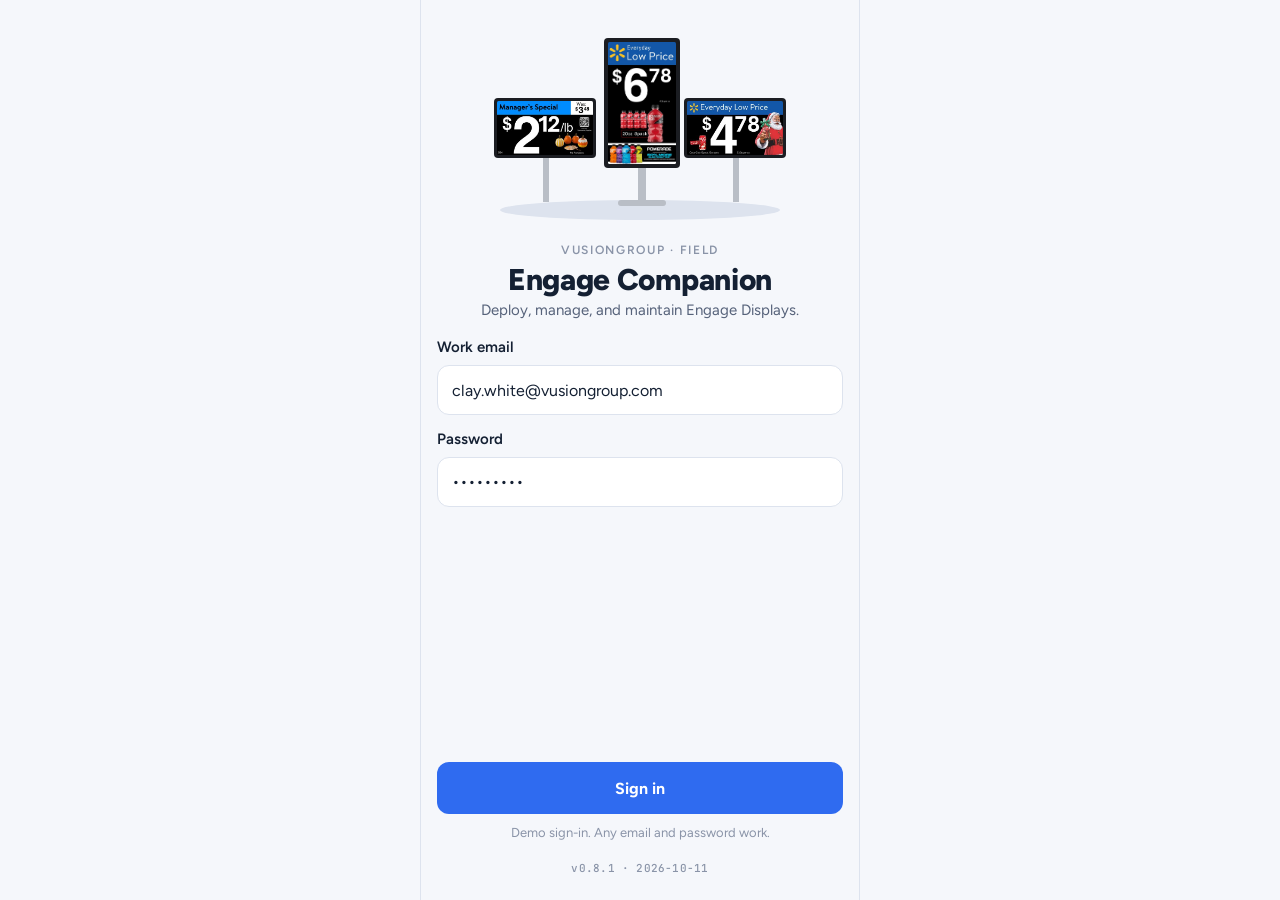
==== commit 9bb05143: "Add files via upload" ====
--- a/battery.html
+++ b/battery.html
@@ -11,12 +11,12 @@
 <meta name="mobile-web-app-capable" content="yes" />
 <meta name="apple-mobile-web-app-title" content="Engage" />
 <title>Engage Companion · Swap Battery</title>
-<link rel="stylesheet" href="css/app.css?v=0.8.0" />
+<link rel="stylesheet" href="css/app.css?v=0.8.1" />
 </head>
 <body>
 <div id="app"></div>
-<script src="js/core.js?v=0.8.0"></script>
-<script src="js/art.js?v=0.8.0"></script>
-<script src="js/battery.js?v=0.8.0"></script>
+<script src="js/core.js?v=0.8.1"></script>
+<script src="js/art.js?v=0.8.1"></script>
+<script src="js/battery.js?v=0.8.1"></script>
 </body>
 </html>
--- a/css/app.css
+++ b/css/app.css
@@ -772,3 +772,33 @@
 .tree-dev .check .part { display: block; width: 10px; height: 3px; border-radius: 2px; background: var(--accent); }
 .tree-dev.pair .dev-line .note { min-width: 74px; }
 .dev-meta .note.wrap { white-space: normal; overflow: visible; }
+
+/* v0.8.1: minor card arrow sits at the end of the title, wherever it wraps */
+.action.minor .title .title-go { display: inline-block; width: 17px; height: 17px; color: var(--tint); vertical-align: -2px; }
+
+.zone-toggle { display: flex; align-items: center; gap: 8px; width: 100%; min-height: 52px; padding: 0 14px; border: 0; background: none; text-align: left; color: var(--fg); }
+.zone-toggle .pick-zone-name { padding: 0; flex: 1; }
+.zone-toggle .caret svg { width: 16px; height: 16px; color: var(--fg-2); transition: transform .15s; }
+.zone-toggle[aria-expanded="true"] .caret svg { transform: rotate(90deg); }
+
+/* v0.8.1 Maintenance: search + scan, issues by location with type filters */
+.search-scan { position: relative; display: flex; align-items: center; }
+.search-scan > svg { position: absolute; left: 14px; width: 20px; height: 20px; color: var(--fg-3); pointer-events: none; }
+.search-scan .input { height: 56px; padding-left: 44px; padding-right: 64px; font-size: 17px; }
+.search-scan .scan-btn { position: absolute; right: 6px; width: 48px; height: 44px; border: 0; border-radius: 10px; background: var(--tint); color: #fff; display: grid; place-items: center; }
+.search-scan .scan-btn svg { width: 24px; height: 24px; }
+.filter-chips { display: grid; grid-template-columns: repeat(3, 1fr); gap: 8px; }
+.fchip { display: flex; align-items: center; justify-content: center; gap: 6px; min-height: 44px; border-radius: 12px; border: 1px solid var(--line); background: var(--surface); font: 700 14px/1 var(--f-body); color: var(--fg-2); }
+.fchip b { font-weight: 700; color: var(--fg-3); }
+.fchip[aria-pressed="true"] { border-color: var(--tint); color: var(--fg); box-shadow: 0 0 0 1px var(--tint) inset; }
+.fdot { width: 8px; height: 8px; border-radius: 50%; background: var(--fg-3); }
+.fdot.battery { background: var(--warn); } .fdot.sign { background: var(--bad); }
+.fix-row2 { display: grid; grid-template-columns: auto 1fr auto; align-items: center; gap: 10px; padding: 12px 14px; border-top: 1px solid var(--line); }
+.fix-mid { display: flex; flex-direction: column; align-items: flex-start; gap: 5px; min-width: 0; }
+.fix-mid .note { font-size: 12px; }
+.pill { display: inline-flex; align-items: center; gap: 6px; padding: 4px 9px; border-radius: 999px; font: 700 12.5px/1.2 var(--f-body); }
+.pill i { width: 7px; height: 7px; border-radius: 50%; background: currentColor; }
+.pill.bad { background: var(--bad-soft); color: var(--bad); }
+.pill.warn { background: var(--warn-soft); color: var(--warn); }
+.help-btn { display: inline-flex; align-items: center; gap: 4px; min-height: 44px; padding: 0 12px; border-radius: 12px; border: 1px solid var(--line); background: var(--surface); font: 700 14px/1 var(--f-body); color: var(--fg); white-space: nowrap; }
+.help-btn svg { width: 16px; height: 16px; color: var(--tint); }
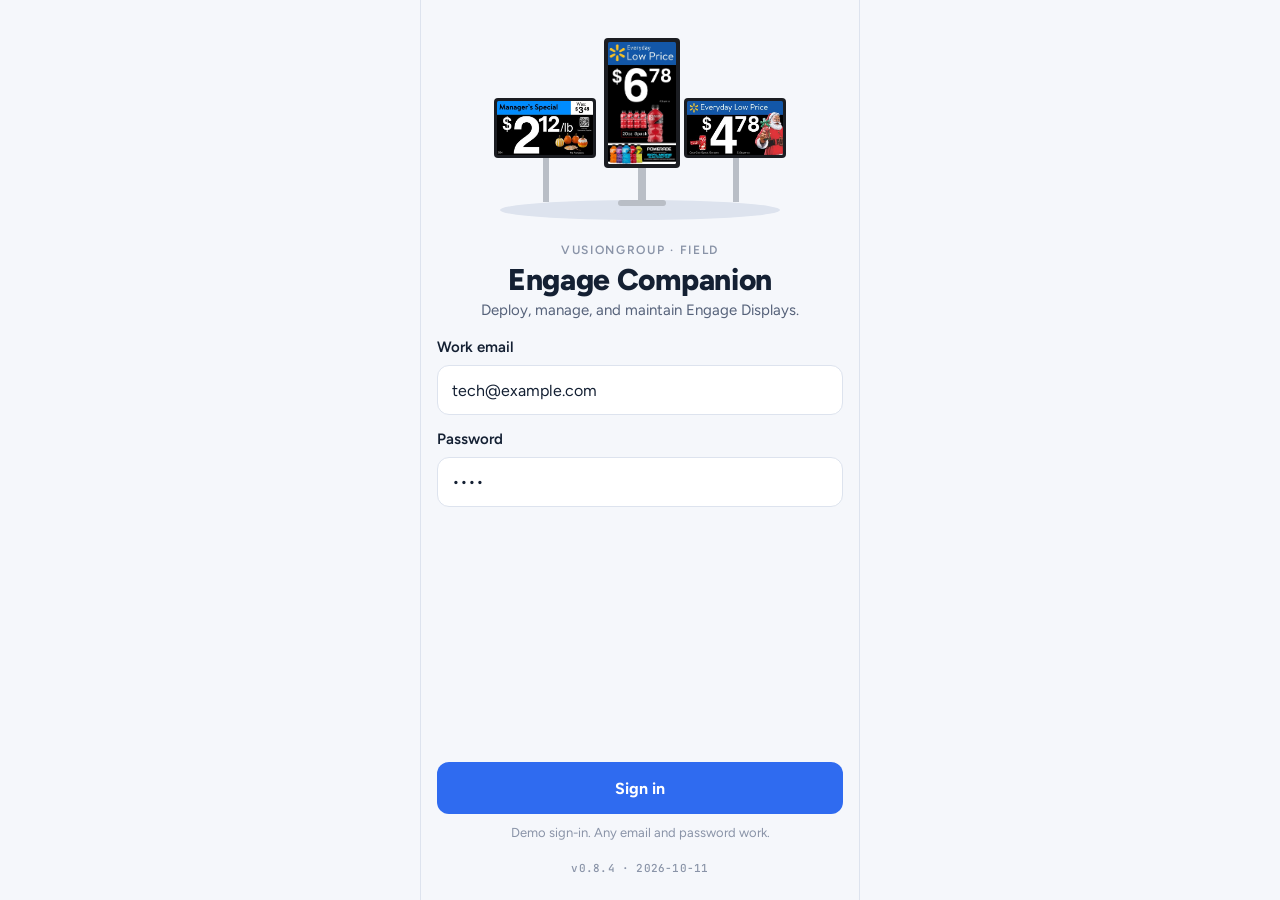
==== commit 63d4b57e: "Add files via upload" ====
--- a/battery.html
+++ b/battery.html
@@ -11,12 +11,12 @@
 <meta name="mobile-web-app-capable" content="yes" />
 <meta name="apple-mobile-web-app-title" content="Engage" />
 <title>Engage Companion · Swap Battery</title>
-<link rel="stylesheet" href="css/app.css?v=0.8.1" />
+<link rel="stylesheet" href="css/app.css?v=0.8.4" />
 </head>
 <body>
 <div id="app"></div>
-<script src="js/core.js?v=0.8.1"></script>
-<script src="js/art.js?v=0.8.1"></script>
-<script src="js/battery.js?v=0.8.1"></script>
+<script src="js/core.js?v=0.8.4"></script>
+<script src="js/art.js?v=0.8.4"></script>
+<script src="js/battery.js?v=0.8.4"></script>
 </body>
 </html>
--- a/css/app.css
+++ b/css/app.css
@@ -483,11 +483,11 @@
 .finishbar { padding: 12px 16px calc(12px + env(safe-area-inset-bottom, 0px)); background: var(--surface); border-top: 1px solid var(--line); }
 
 /* ---------- install ---------- */
-/* Sign type: words in Bogle, prices in Helvetica Bold. Bogle is licensed — drop Bogle-Bold.woff2 into /fonts to use it; until then Figtree stands in (closest free match). */
-@font-face { font-family: "Bogle"; font-weight: 700; font-display: swap; src: local("Bogle Bold"), local("Bogle-Bold"), url("../fonts/Bogle-Bold.woff2") format("woff2"); }
+/* Sign type cards in the app: Figtree words, Helvetica-metric prices. No customer font in the app. Bogle is only for Walmart signs (js/sign.js), when Walmart provides the file in /fonts. */
+@font-face { font-family: "Bogle"; font-weight: 700; font-display: swap; src: url("../fonts/Bogle-Bold.woff2") format("woff2"); /* the provided file only, never a copy installed on the phone */ }
 @font-face { font-family: "SignPrice"; font-weight: 700; font-display: block; src: url("../fonts/sign-price-bold.woff") format("woff"); }
 @font-face { font-family: "SignPrice"; font-weight: 400; font-display: block; src: url("../fonts/sign-price-regular.woff") format("woff"); }
-:root { --f-sign-words: "Bogle", "Figtree", "Helvetica Neue", Arial, sans-serif; --f-sign-price: "SignPrice", "Helvetica Neue", Helvetica, Arial, sans-serif; }
+:root { --f-sign-words: "Figtree", "Helvetica Neue", Arial, sans-serif; --f-sign-price: "SignPrice", "Helvetica Neue", Helvetica, Arial, sans-serif; }
 .eyebrow-row { display: flex; align-items: center; flex-wrap: wrap; gap: 8px; font: 700 12px/1 var(--f-body); letter-spacing: .04em; text-transform: uppercase; color: var(--fg-2); }
 .id-tag { background: var(--fg); color: var(--bg); padding: 5px 8px; border-radius: 6px; text-transform: none; letter-spacing: .04em; }
 .input.big { height: 56px; font-size: 18px; font-weight: 600; }
